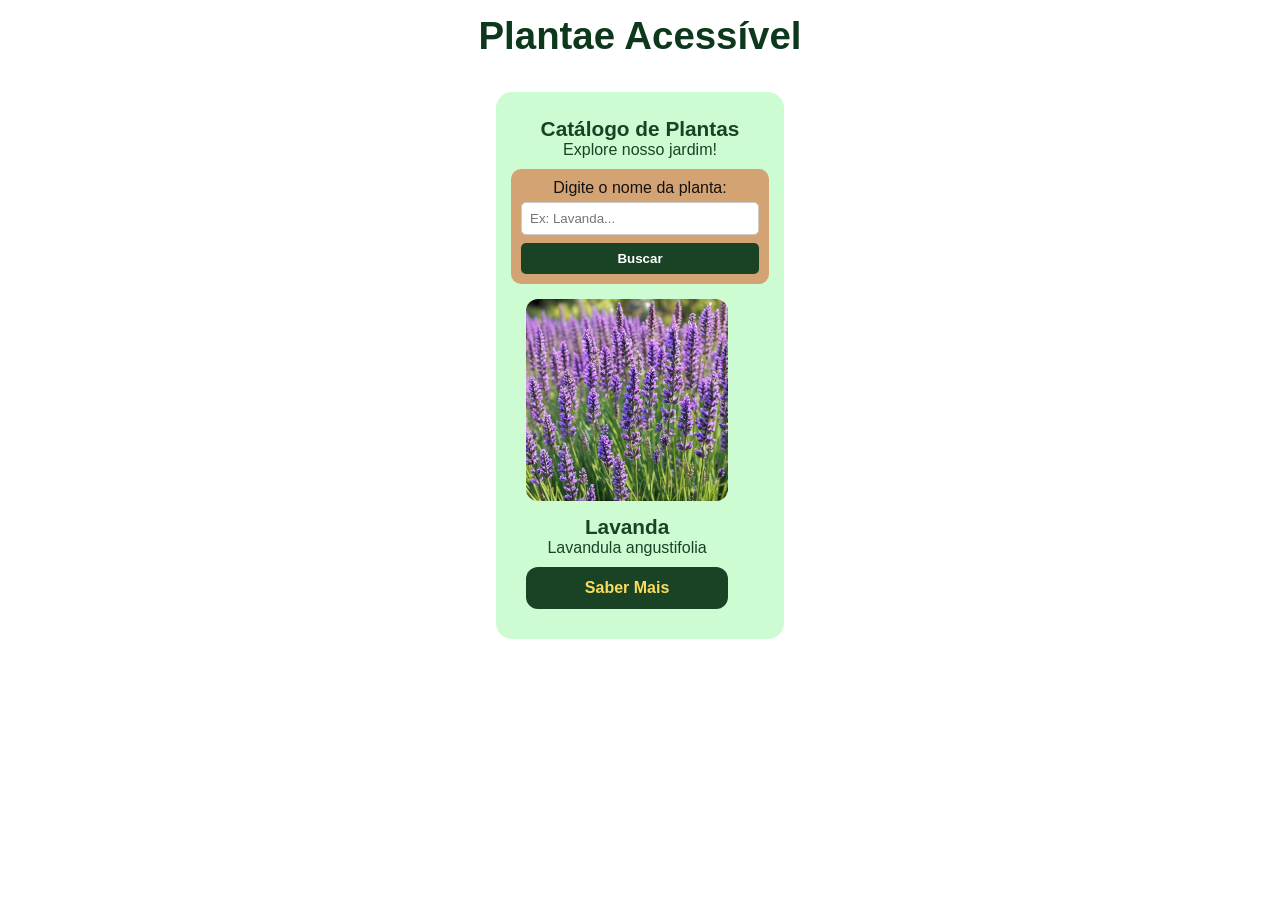
==== catalogo.html @ 790d3514 "Primeiro commit" ====
<!DOCTYPE html>
<html lang="pt-BR">

<head>
    <meta charset="UTF-8">
    <meta name="viewport" content="width=device-width, initial-scale=1.0">
    <title>Plantae Acessível</title>
    <link rel="stylesheet" href="css/style.css">
</head>

<body>

    <header id="cabecalho">
        <h1>Plantae Acessível</h1>
    </header>

    <main class="container">

        <div class="card">
            <div class="nomes">
                <h2>Catálogo de Plantas</h2>
                <p>Explore nosso jardim!</p>
            </div>


            <div class="informcoes">
                <label for="pesquisa">Digite o nome da planta:</label>
                <input id="pesquisa" name="pesquisa" type="text" placeholder="Ex: Lavanda..."
                    style="width: 100%; margin-top: 5px; padding: 8px; border-radius: 5px; border: 1px solid #ccc;">
                <input type="button" value="Buscar"
                    style="width: 100%; margin-top: 8px; padding: 8px; background: #1A4326; color: white; border: none; border-radius: 5px; font-weight: bold; cursor: pointer;">
            </div>

            <div class="card">
                <img src="imagens/lavanda.png" alt="Lavanda">


                <div class="nomes">
                    <h2>Lavanda</h2>
                    <p>Lavandula angustifolia</p>
                </div>
                <div class="saberMais">Saber Mais</div>


            </div>
        </div>

        </div>

    </main>

</body>

</html>
---- css/style.css ----
* {
    margin: 0;
    padding: 0;
    box-sizing: border-box;
    font-family: Arial, Helvetica, sans-serif;
}


body {
    background: #ffffff;
    color: #121212;
}


#cabecalho {
    background: white;
    color:#0E381C;
    text-align: center;
    padding: 14px;
    font-size: 1.2rem;
    font-weight: bold;
    width: 100%;
    box-sizing: border-box;
}


.card {
    width: 90%;
    max-width: 320px;
    background: #CDFCD3;
    border-radius: 16px;
    padding: 15px;
    text-align: center;
    color: #121212;
    justify-self: center;
}


.card img {
    width: 100%;
    border-radius: 12px;
}


.nomes {
    margin-top: 10px;
    color: #1A4326;
}

.nomes h2 {
    font-size: 1.3rem;
}


.informcoes {
    background: #D4A373;
    color: #121212;
    padding: 10px;
    margin-top: 10px;
    border-radius: 10px;
    font-size: 1rem;
}

.audioDescricao,
.verLibras, .saberMais {
    background: #1A4326;
    color: #F9DC5C;
    padding: 12px;
    margin-top: 10px;
    border-radius: 12px;
    font-weight: bold;
    cursor: pointer;
}

.container {
    display: grid;
    /* Define que as colunas se adaptam sozinhas ao espaço, centralizadas */
    grid-template-columns: repeat(auto-fit, minmax(280px, 320px));
    gap: 20px;
    padding: 20px;
    justify-content: center; /* Centraliza o grid na tela */
    align-items: start;
    max-width: 1200px; /* Evita que o grid espalhe demais em telas ultra-wide */
    margin: 0 auto; /* Centraliza o container inteiro */
}

@media (min-width: 600px) {
    .container {
        /* O auto-fit cuida disso dinamicamente */
    }
}
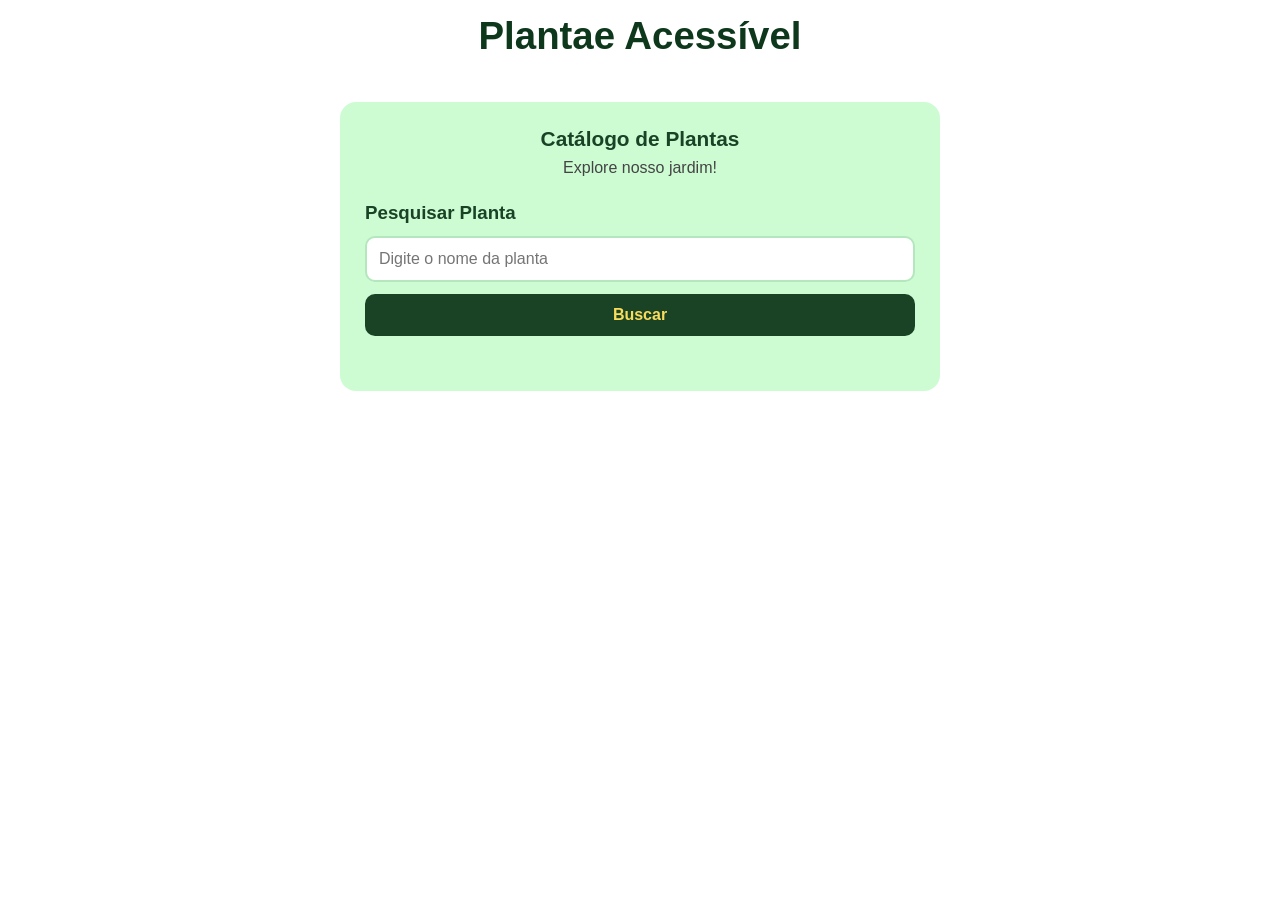
==== commit 1a69b0b0: "Todo o CSS e HTML prontos" ====
--- a/catalogo.html
+++ b/catalogo.html
@@ -4,7 +4,7 @@
 <head>
     <meta charset="UTF-8">
     <meta name="viewport" content="width=device-width, initial-scale=1.0">
-    <title>Plantae Acessível</title>
+    <title>Plantae Acessível - Catálogo</title>
     <link rel="stylesheet" href="css/style.css">
 </head>
 
@@ -17,38 +17,52 @@
     <main class="container">
 
         <div class="card">
+
             <div class="nomes">
                 <h2>Catálogo de Plantas</h2>
                 <p>Explore nosso jardim!</p>
             </div>
 
+            <!-- Pesquisa -->
 
-            <div class="informcoes">
-                <label for="pesquisa">Digite o nome da planta:</label>
-                <input id="pesquisa" name="pesquisa" type="text" placeholder="Ex: Lavanda..."
-                    style="width: 100%; margin-top: 5px; padding: 8px; border-radius: 5px; border: 1px solid #ccc;">
-                <input type="button" value="Buscar"
-                    style="width: 100%; margin-top: 8px; padding: 8px; background: #1A4326; color: white; border: none; border-radius: 5px; font-weight: bold; cursor: pointer;">
+            <div class="pesquisa">
+
+                <h3>Pesquisar Planta</h3>
+
+                <form id="formPesquisa">
+
+                    <input
+                        type="text"
+                        id="pesquisa"
+                        placeholder="Digite o nome da planta">
+
+                    <button
+                        type="submit"
+                        class="btn-pesquisar">
+                        Buscar
+                    </button>
+
+                </form>
+
             </div>
 
-            <div class="card">
-                <img src="imagens/lavanda.png" alt="Lavanda">
+            <!-- Lista de plantas -->
 
+            <div id="listaPlantas" class="catalogo">
 
-                <div class="nomes">
-                    <h2>Lavanda</h2>
-                    <p>Lavandula angustifolia</p>
-                </div>
-                <div class="saberMais">Saber Mais</div>
-
+                <!--
+                    Os cards serão adicionados aqui
+                    pelo JavaScript.
+                -->
 
             </div>
-        </div>
 
         </div>
 
     </main>
 
+    <script src="js/catalogo.js"></script>
+
 </body>
 
 </html>
--- a/css/style.css
+++ b/css/style.css
@@ -1,3 +1,6 @@
+/* ===========================
+   RESET
+=========================== */
 
 * {
     margin: 0;
@@ -6,52 +9,70 @@
     font-family: Arial, Helvetica, sans-serif;
 }
 
+/* ===========================
+   GERAL
+=========================== */
 
 body {
     background: #ffffff;
     color: #121212;
 }
 
-
 #cabecalho {
-    background: white;
-    color:#0E381C;
+    background: #ffffff;
+    color: #0E381C;
     text-align: center;
     padding: 14px;
     font-size: 1.2rem;
     font-weight: bold;
-    width: 100%;
-    box-sizing: border-box;
-}
-
+}
+
+/* ===========================
+   CONTAINER
+=========================== */
+
+.container {
+    display: flex;
+    justify-content: center;
+    padding: 30px 15px;
+}
 
 .card {
     width: 90%;
-    max-width: 320px;
+    max-width: 600px;
     background: #CDFCD3;
     border-radius: 16px;
-    padding: 15px;
-    text-align: center;
+    padding: 25px;
     color: #121212;
-    justify-self: center;
-}
-
+}
 
 .card img {
     width: 100%;
     border-radius: 12px;
 }
 
+/* ===========================
+   TÍTULOS
+=========================== */
 
 .nomes {
-    margin-top: 10px;
+    text-align: center;
+    margin-bottom: 25px;
     color: #1A4326;
 }
 
 .nomes h2 {
     font-size: 1.3rem;
-}
-
+    margin-bottom: 8px;
+}
+
+.nomes p {
+    color: #444;
+}
+
+/* ===========================
+   INFORMAÇÕES
+=========================== */
 
 .informcoes {
     background: #D4A373;
@@ -62,8 +83,13 @@
     font-size: 1rem;
 }
 
+/* ===========================
+   BOTÕES PADRÃO
+=========================== */
+
 .audioDescricao,
-.verLibras, .saberMais {
+.verLibras,
+.saberMais {
     background: #1A4326;
     color: #F9DC5C;
     padding: 12px;
@@ -71,22 +97,312 @@
     border-radius: 12px;
     font-weight: bold;
     cursor: pointer;
-}
-
-.container {
-    display: grid;
-    /* Define que as colunas se adaptam sozinhas ao espaço, centralizadas */
-    grid-template-columns: repeat(auto-fit, minmax(280px, 320px));
+    transition: .3s;
+}
+
+.audioDescricao:hover,
+.verLibras:hover,
+.saberMais:hover {
+    opacity: .9;
+}
+
+/* ===========================
+   MENU
+=========================== */
+
+.menu {
+    display: flex;
+    flex-direction: column;
+    gap: 15px;
+    margin-top: 25px;
+}
+
+.btn-menu {
+    background: #1A4326;
+    color: #F9DC5C;
+    border: none;
+    border-radius: 12px;
+    padding: 16px;
+    font-size: 1rem;
+    font-weight: bold;
+    cursor: pointer;
+    transition: .3s;
+}
+
+.btn-menu:hover {
+    background: #275d36;
+    transform: translateY(-2px);
+}
+
+.btn-menu:active {
+    transform: scale(.98);
+}
+
+/* ===========================
+   PESQUISA
+=========================== */
+
+.pesquisa {
+    margin-bottom: 30px;
+}
+
+.pesquisa h3 {
+    color: #1A4326;
+    margin-bottom: 12px;
+}
+
+.pesquisa form {
+    display: flex;
+    flex-direction: column;
+    gap: 12px;
+}
+
+.pesquisa input {
+    padding: 12px;
+    border: 2px solid #B4E7BD;
+    border-radius: 10px;
+    font-size: 1rem;
+}
+
+.btn-pesquisar {
+    background: #1A4326;
+    color: #F9DC5C;
+    border: none;
+    border-radius: 10px;
+    padding: 12px;
+    font-size: 1rem;
+    font-weight: bold;
+    cursor: pointer;
+    transition: .3s;
+}
+
+.btn-pesquisar:hover {
+    opacity: .9;
+}
+
+/* ===========================
+   LISTA DE PLANTAS
+=========================== */
+
+.lista-plantas h3 {
+    color: #1A4326;
+    margin-bottom: 15px;
+}
+
+.planta-item {
+    background: #ffffff;
+    border-radius: 12px;
+    padding: 15px;
+    margin-bottom: 15px;
+
+    display: flex;
+    justify-content: space-between;
+    align-items: center;
+}
+
+.planta-item span {
+    font-weight: bold;
+    color: #1A4326;
+}
+
+/* ===========================
+   AÇÕES
+=========================== */
+
+.acoes {
+    display: flex;
+    gap: 8px;
+}
+
+.acoes button {
+    border: none;
+    border-radius: 8px;
+    padding: 8px 14px;
+    cursor: pointer;
+    font-weight: bold;
+    transition: .3s;
+}
+
+.acoes button:hover {
+    opacity: .9;
+}
+
+.btn-ver {
+    background: #4CAF50;
+    color: white;
+}
+
+.btn-editar {
+    background: #F9DC5C;
+}
+
+.btn-excluir {
+    background: #E74C3C;
+    color: white;
+}
+
+/* ===========================
+   NOVA PLANTA
+=========================== */
+
+.nova-planta {
+    margin-top: 25px;
+    text-align: center;
+}
+
+.nova-planta p {
+    margin-bottom: 12px;
+    color: #1A4326;
+}
+
+.btn-principal {
+    width: 100%;
+    background: #1A4326;
+    color: #F9DC5C;
+    border: none;
+    border-radius: 12px;
+    padding: 14px;
+    font-size: 1rem;
+    font-weight: bold;
+    cursor: pointer;
+    transition: .3s;
+}
+
+.btn-principal:hover {
+    opacity: .9;
+}
+
+/* ===========================
+   CATÁLOGO
+=========================== */
+
+.catalogo{
+    display: flex;
+    flex-direction: column;
     gap: 20px;
-    padding: 20px;
-    justify-content: center; /* Centraliza o grid na tela */
-    align-items: start;
-    max-width: 1200px; /* Evita que o grid espalhe demais em telas ultra-wide */
-    margin: 0 auto; /* Centraliza o container inteiro */
-}
-
-@media (min-width: 600px) {
-    .container {
-        /* O auto-fit cuida disso dinamicamente */
+    margin-top: 25px;
+}
+
+.card-planta{
+    background: #ffffff;
+    border-radius: 12px;
+    padding: 15px;
+    text-align: center;
+}
+
+.card-planta img{
+    width: 100%;
+    border-radius: 12px;
+    margin-bottom: 12px;
+}
+
+.card-planta h3{
+    color: #1A4326;
+    margin-bottom: 5px;
+}
+
+.card-planta p{
+    color: #555;
+    margin-bottom: 15px;
+}
+
+/* ===========================
+   PÁGINA DA PLANTA
+=========================== */
+
+.informcoes h3{
+    color:#1A4326;
+    margin-bottom:10px;
+}
+
+.informcoes p{
+    line-height:1.6;
+}
+
+.informcoes strong{
+    color:#1A4326;
+}
+
+.audioDescricao,
+.verLibras{
+    width:100%;
+    border:none;
+    font-size:1rem;
+}
+
+.audioDescricao{
+    margin-top:20px;
+}
+
+.menu{
+    margin-top:25px;
+}
+
+/* ===========================
+   CADASTRO
+=========================== */
+
+.cadastro{
+    margin-top:30px;
+}
+
+.cadastro h3{
+    color:#1A4326;
+    margin-bottom:15px;
+}
+
+.cadastro form{
+    display:flex;
+    flex-direction:column;
+    gap:12px;
+}
+
+.cadastro label{
+    font-weight:bold;
+    color:#1A4326;
+}
+
+.cadastro input,
+.cadastro textarea,
+.cadastro select{
+
+    padding:12px;
+    border:2px solid #B4E7BD;
+    border-radius:10px;
+    font-size:1rem;
+
+}
+
+.cadastro textarea{
+    resize:vertical;
+    min-height:100px;
+}
+
+
+
+/* ===========================
+   RESPONSIVIDADE
+=========================== */
+
+@media (max-width: 600px) {
+
+    .card {
+        width: 100%;
     }
+
+    .planta-item {
+        flex-direction: column;
+        align-items: flex-start;
+        gap: 12px;
+    }
+
+    .acoes {
+        width: 100%;
+        justify-content: space-between;
+    }
+
+    .acoes button {
+        flex: 1;
+    }
+
 }
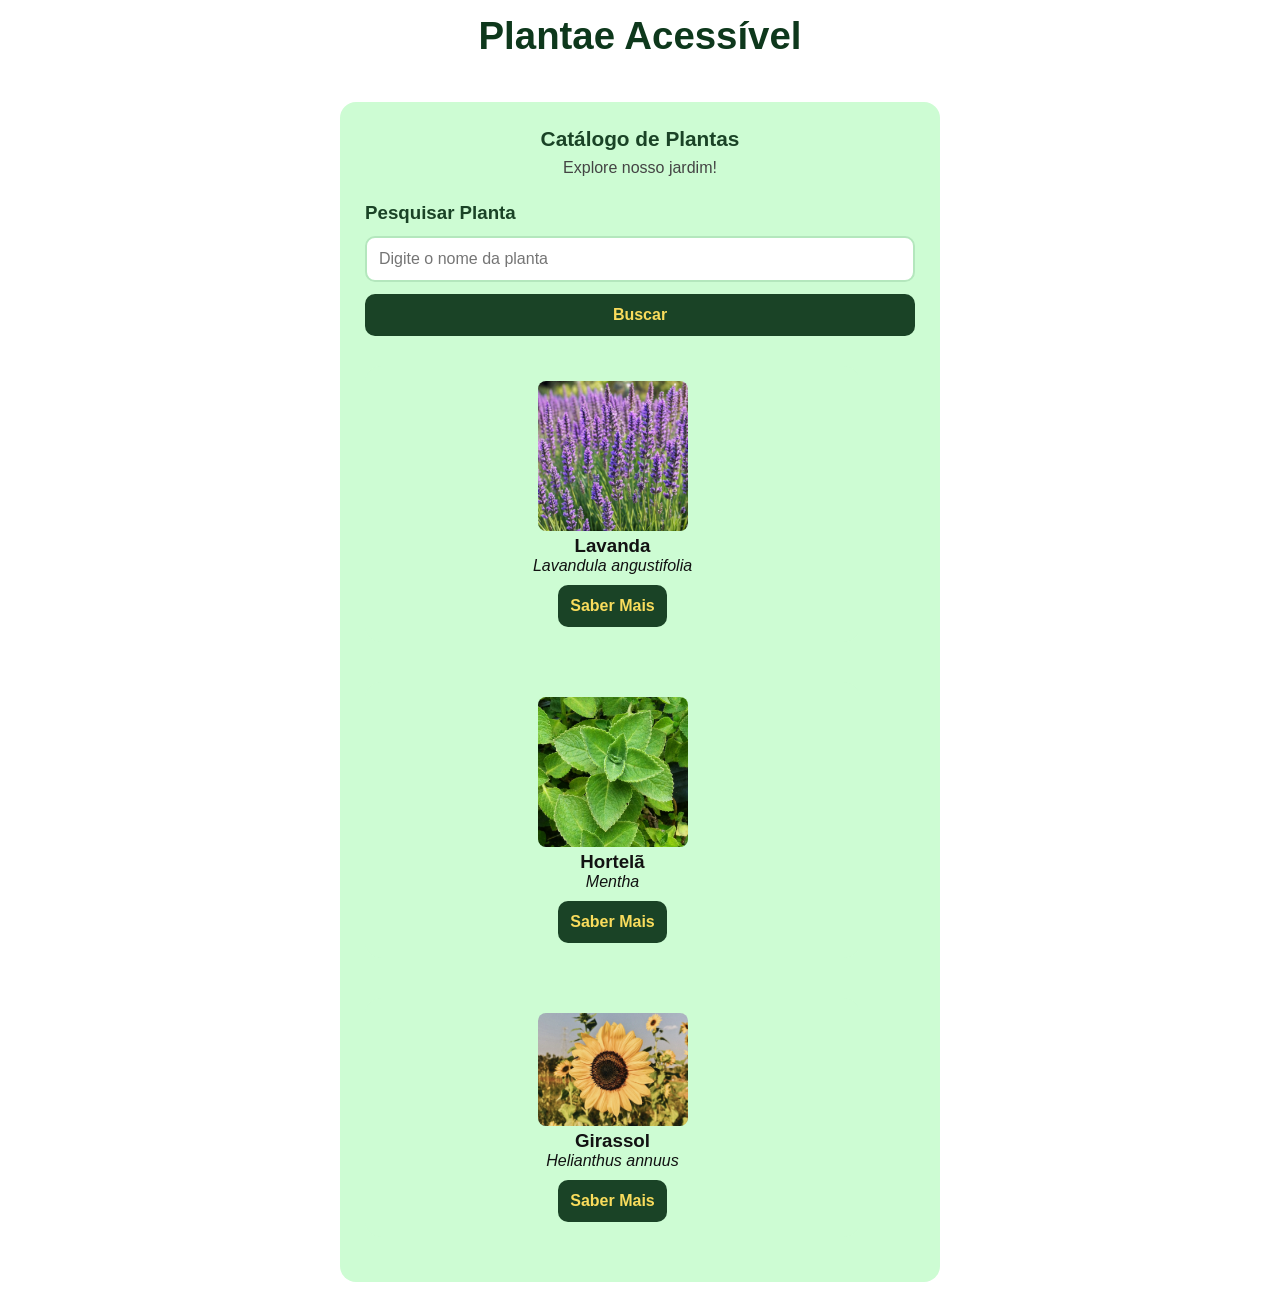
==== commit 7f109cf1: "Alterações De JavaScript no FrontEnd Preparando o terreno com o básico antes de começar com o BackEn" ====
--- a/catalogo.html
+++ b/catalogo.html
@@ -60,9 +60,8 @@
         </div>
 
     </main>
-
     <script src="js/catalogo.js"></script>
-
+    </body>
 </body>
 
 </html>
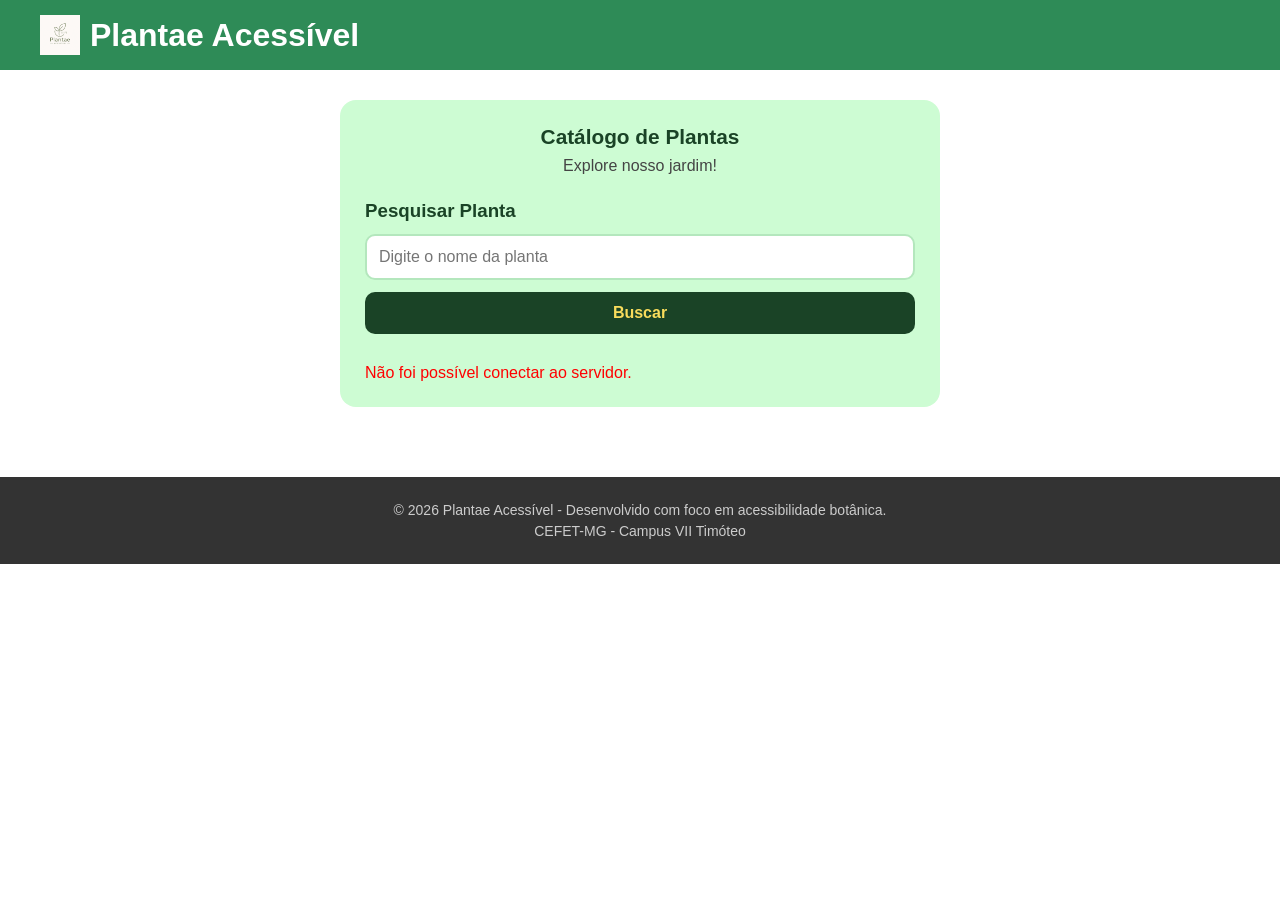
==== commit 9aefec17: "Foram adicionados Header e Footer em: catalogo.html, planta.html, menuUsuario.html, manutencao.html," ====
--- a/catalogo.html
+++ b/catalogo.html
@@ -10,8 +10,13 @@
 
 <body>
 
-    <header id="cabecalho">
-        <h1>Plantae Acessível</h1>
+    <header id="cabecalhoNav">
+        <div class="header-container">
+            <div class="logo-area">
+                <img src="imagens/logo.png" alt="Plantae Acessível" class="logo-img">
+                <h1>Plantae Acessível</h1>
+            </div>
+        </div>
     </header>
 
     <main class="container">
@@ -31,14 +36,9 @@
 
                 <form id="formPesquisa">
 
-                    <input
-                        type="text"
-                        id="pesquisa"
-                        placeholder="Digite o nome da planta">
+                    <input type="text" id="pesquisa" placeholder="Digite o nome da planta">
 
-                    <button
-                        type="submit"
-                        class="btn-pesquisar">
+                    <button type="submit" class="btn-pesquisar">
                         Buscar
                     </button>
 
@@ -60,8 +60,16 @@
         </div>
 
     </main>
+
+    <footer id="rodapeGlobal">
+        <div class="footer-container">
+            <p>&copy; 2026 Plantae Acessível - Desenvolvido com foco em acessibilidade botânica.</p>
+            <p>CEFET-MG - Campus VII Timóteo</p>
+        </div>
+    </footer>
+
     <script src="js/catalogo.js"></script>
-    </body>
+</body>
 </body>
 
 </html>
--- a/css/style.css
+++ b/css/style.css
@@ -378,7 +378,61 @@
     min-height:100px;
 }
 
-
+/* ===========================
+   HEADER E FOOTER
+=========================== */
+
+#cabecalhoNav {
+    background-color: #2E8B57; /* Verde folha */
+    color: white;
+    padding: 15px 20px;
+}
+
+.header-container {
+    display: flex;
+    justify-content: space-between;
+    align-items: center;
+    max-width: 1200px;
+    margin: 0 auto;
+}
+
+.logo-area {
+    display: flex;
+    align-items: center;
+    gap: 10px;
+}
+
+.logo-img {
+    height: 40px;
+    width: auto;
+}
+
+.menu-nav a {
+    color: white;
+    text-decoration: none;
+    margin-left: 20px;
+    font-weight: bold;
+}
+
+.btn-login-header {
+    background-color: #fff;
+    color: #2E8B57 !important;
+    padding: 5px 12px;
+    border-radius: 4px;
+}
+
+#rodapeGlobal {
+    background-color: #333;
+    color: #ccc;
+    text-align: center;
+    padding: 20px;
+    font-size: 14px;
+    margin-top: 40px;
+}
+
+.footer-container p {
+    margin: 5px 0;
+}
 
 /* ===========================
    RESPONSIVIDADE
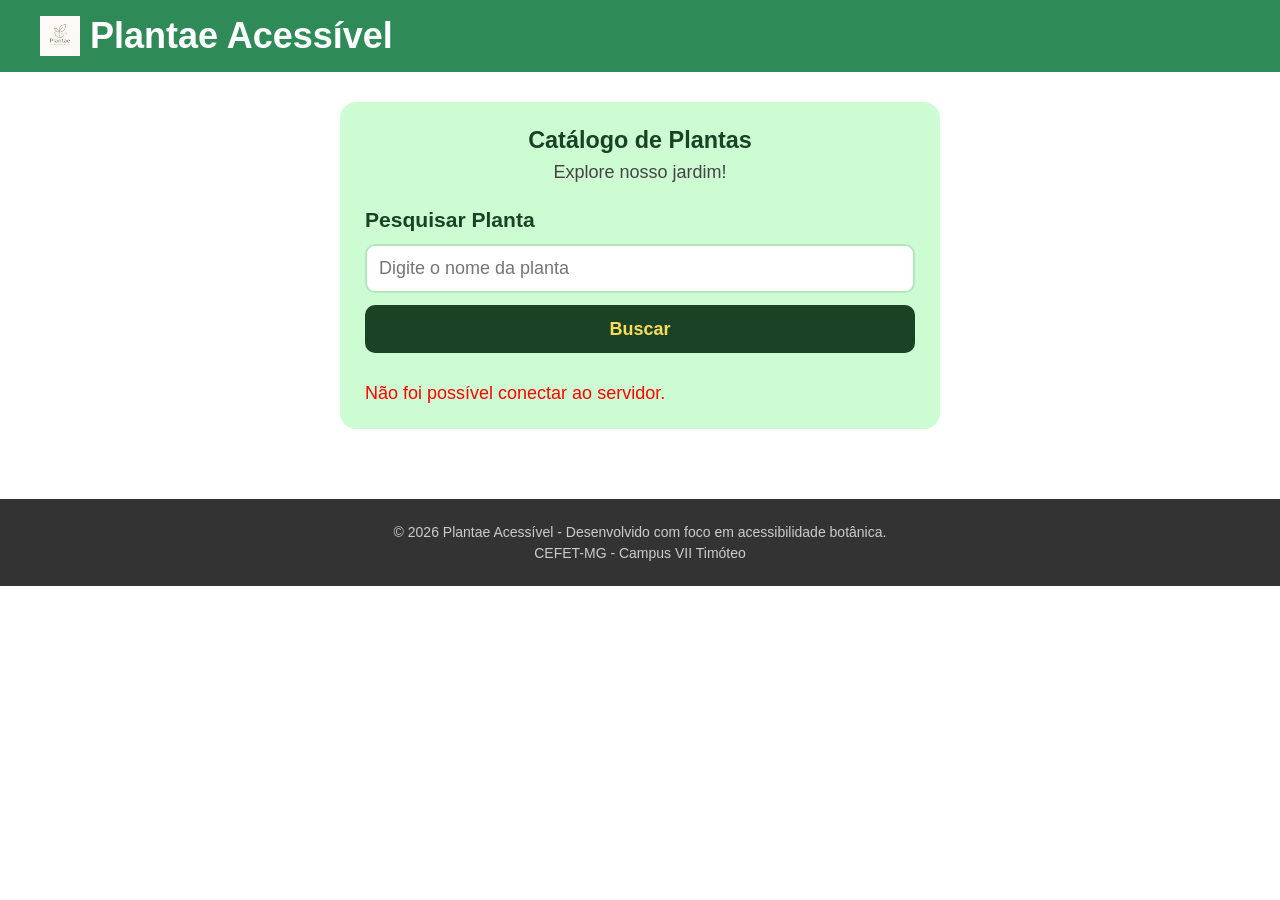
==== commit 56bb8c9d: "feat: acessibilidade no front end Como não usamos framework para o front end, estamos ajustando via " ====
--- a/catalogo.html
+++ b/catalogo.html
@@ -1,67 +1,46 @@
 <!DOCTYPE html>
 <html lang="pt-BR">
-
 <head>
     <meta charset="UTF-8">
     <meta name="viewport" content="width=device-width, initial-scale=1.0">
     <title>Plantae Acessível - Catálogo</title>
     <link rel="stylesheet" href="css/style.css">
 </head>
-
 <body>
-
-    <header id="cabecalhoNav">
+    <header id="cabecalhoNav" role="banner">
         <div class="header-container">
             <div class="logo-area">
-                <img src="imagens/logo.png" alt="Plantae Acessível" class="logo-img">
+                <img src="imagens/logo.png" alt="Logotipo verde com folhas do Plantae Acessível" class="logo-img">
                 <h1>Plantae Acessível</h1>
             </div>
         </div>
     </header>
 
-    <main class="container">
-
+    <main class="container" role="main">
         <div class="card">
-
             <div class="nomes">
                 <h2>Catálogo de Plantas</h2>
                 <p>Explore nosso jardim!</p>
             </div>
 
-            <!-- Pesquisa -->
-
-            <div class="pesquisa">
-
-                <h3>Pesquisar Planta</h3>
-
-                <form id="formPesquisa">
-
-                    <input type="text" id="pesquisa" placeholder="Digite o nome da planta">
-
-                    <button type="submit" class="btn-pesquisar">
+            <section class="pesquisa" aria-labelledby="tituloPesquisa">
+                <h3 id="tituloPesquisa">Pesquisar Planta</h3>
+                <form id="formPesquisa" role="search" aria-label="Formulário de pesquisa de plantas">
+                    <input type="search" id="pesquisa" placeholder="Digite o nome da planta" aria-label="Termo de pesquisa">
+                    <button type="submit" class="btn-pesquisar" aria-label="Buscar plantas">
                         Buscar
                     </button>
+                </form>
+            </section>
 
-                </form>
-
-            </div>
-
-            <!-- Lista de plantas -->
-
-            <div id="listaPlantas" class="catalogo">
-
-                <!--
-                    Os cards serão adicionados aqui
-                    pelo JavaScript.
-                -->
-
-            </div>
-
+            <!-- aria-live="polite" avisa ao leitor de tela quando o JS injetar as plantas aqui -->
+            <section id="listaPlantas" class="catalogo" aria-live="polite" aria-label="Lista de plantas do jardim">
+                <!-- Os cards serão adicionados aqui pelo JavaScript. -->
+            </section>
         </div>
-
     </main>
 
-    <footer id="rodapeGlobal">
+    <footer id="rodapeGlobal" role="contentinfo">
         <div class="footer-container">
             <p>&copy; 2026 Plantae Acessível - Desenvolvido com foco em acessibilidade botânica.</p>
             <p>CEFET-MG - Campus VII Timóteo</p>
@@ -70,6 +49,4 @@
 
     <script src="js/catalogo.js"></script>
 </body>
-</body>
-
 </html>
--- a/css/style.css
+++ b/css/style.css
@@ -1,7 +1,6 @@
 /* ===========================
    RESET
 =========================== */
-
 * {
     margin: 0;
     padding: 0;
@@ -12,25 +11,57 @@
 /* ===========================
    GERAL
 =========================== */
-
 body {
     background: #ffffff;
     color: #121212;
 }
 
-#cabecalho {
-    background: #ffffff;
-    color: #0E381C;
-    text-align: center;
-    padding: 14px;
-    font-size: 1.2rem;
-    font-weight: bold;
+input,
+select,
+textarea,
+button,
+.btn {
+    min-height: 48px;
+    font-size: 1rem;
+}
+
+:root {
+    font-size: 112.5%; /* Aumenta a base para 18px (16px * 1.125) */
+}
+
+/* Foco de teclado de alto contraste */
+a:focus-visible,
+button:focus-visible,
+input:focus-visible,
+select:focus-visible,
+textarea:focus-visible {
+    outline: 4px solid #1A4326;
+    outline-offset: 4px;
+    border-radius: 4px;
+}
+
+/* ===========================
+   ACESSIBILIDADE: PAINÉIS E CARDS
+=========================== */
+.planta-card:focus-within,
+.planta-item:focus-within {
+    outline: 2px dashed #2E8B57;
+    outline-offset: 4px;
+    background-color: #f4fff6;
+}
+
+.acoes button {
+    font-size: 1rem; /* min-height de 44px removido para assumir 48px global */
+}
+
+input[type="search"] {
+    min-height: 48px;
+    width: 100%;
 }
 
 /* ===========================
    CONTAINER
 =========================== */
-
 .container {
     display: flex;
     justify-content: center;
@@ -54,7 +85,6 @@
 /* ===========================
    TÍTULOS
 =========================== */
-
 .nomes {
     text-align: center;
     margin-bottom: 25px;
@@ -73,7 +103,6 @@
 /* ===========================
    INFORMAÇÕES
 =========================== */
-
 .informcoes {
     background: #D4A373;
     color: #121212;
@@ -86,7 +115,6 @@
 /* ===========================
    BOTÕES PADRÃO
 =========================== */
-
 .audioDescricao,
 .verLibras,
 .saberMais {
@@ -109,7 +137,6 @@
 /* ===========================
    MENU
 =========================== */
-
 .menu {
     display: flex;
     flex-direction: column;
@@ -141,7 +168,6 @@
 /* ===========================
    PESQUISA
 =========================== */
-
 .pesquisa {
     margin-bottom: 30px;
 }
@@ -180,10 +206,13 @@
     opacity: .9;
 }
 
+.btn-pesquisar:active {
+    transform: scale(.98);
+}
+
 /* ===========================
    LISTA DE PLANTAS
 =========================== */
-
 .lista-plantas h3 {
     color: #1A4326;
     margin-bottom: 15px;
@@ -194,7 +223,6 @@
     border-radius: 12px;
     padding: 15px;
     margin-bottom: 15px;
-
     display: flex;
     justify-content: space-between;
     align-items: center;
@@ -208,7 +236,6 @@
 /* ===========================
    AÇÕES
 =========================== */
-
 .acoes {
     display: flex;
     gap: 8px;
@@ -234,6 +261,7 @@
 
 .btn-editar {
     background: #F9DC5C;
+    color: #121212; /* Contraste corrigido */
 }
 
 .btn-excluir {
@@ -244,7 +272,6 @@
 /* ===========================
    NOVA PLANTA
 =========================== */
-
 .nova-planta {
     margin-top: 25px;
     text-align: center;
@@ -272,36 +299,39 @@
     opacity: .9;
 }
 
+.btn-principal:active {
+    transform: scale(.98);
+}
+
 /* ===========================
    CATÁLOGO
 =========================== */
-
-.catalogo{
+.catalogo {
     display: flex;
     flex-direction: column;
     gap: 20px;
     margin-top: 25px;
 }
 
-.card-planta{
+.card-planta {
     background: #ffffff;
     border-radius: 12px;
     padding: 15px;
     text-align: center;
 }
 
-.card-planta img{
+.card-planta img {
     width: 100%;
     border-radius: 12px;
     margin-bottom: 12px;
 }
 
-.card-planta h3{
+.card-planta h3 {
     color: #1A4326;
     margin-bottom: 5px;
 }
 
-.card-planta p{
+.card-planta p {
     color: #555;
     margin-bottom: 15px;
 }
@@ -309,79 +339,70 @@
 /* ===========================
    PÁGINA DA PLANTA
 =========================== */
-
-.informcoes h3{
-    color:#1A4326;
-    margin-bottom:10px;
-}
-
-.informcoes p{
-    line-height:1.6;
-}
-
-.informcoes strong{
-    color:#1A4326;
+.informcoes h3 {
+    color: #1A4326;
+    margin-bottom: 10px;
+}
+
+.informcoes p {
+    line-height: 1.6;
+}
+
+.informcoes strong {
+    color: #1A4326;
 }
 
 .audioDescricao,
-.verLibras{
-    width:100%;
-    border:none;
-    font-size:1rem;
-}
-
-.audioDescricao{
-    margin-top:20px;
-}
-
-.menu{
-    margin-top:25px;
+.verLibras {
+    width: 100%;
+    border: none;
+    font-size: 1rem;
+}
+
+.audioDescricao {
+    margin-top: 20px;
 }
 
 /* ===========================
    CADASTRO
 =========================== */
-
-.cadastro{
-    margin-top:30px;
-}
-
-.cadastro h3{
-    color:#1A4326;
-    margin-bottom:15px;
-}
-
-.cadastro form{
-    display:flex;
-    flex-direction:column;
-    gap:12px;
-}
-
-.cadastro label{
-    font-weight:bold;
-    color:#1A4326;
+.cadastro {
+    margin-top: 30px;
+}
+
+.cadastro h3 {
+    color: #1A4326;
+    margin-bottom: 15px;
+}
+
+.cadastro form {
+    display: flex;
+    flex-direction: column;
+    gap: 12px;
+}
+
+.cadastro label {
+    font-weight: bold;
+    color: #1A4326;
 }
 
 .cadastro input,
 .cadastro textarea,
-.cadastro select{
-
-    padding:12px;
-    border:2px solid #B4E7BD;
-    border-radius:10px;
-    font-size:1rem;
-
-}
-
-.cadastro textarea{
-    resize:vertical;
-    min-height:100px;
+.cadastro select {
+    padding: 12px;
+    border: 2px solid #B4E7BD;
+    border-radius: 10px;
+    font-size: 1rem;
+}
+
+.cadastro textarea {
+    resize: vertical;
+    min-height: 100px;
 }
 
 /* ===========================
    HEADER E FOOTER
 =========================== */
-
 #cabecalhoNav {
     background-color: #2E8B57; /* Verde folha */
     color: white;
@@ -434,29 +455,69 @@
     margin: 5px 0;
 }
 
+/* ==========================
+   Tela Inicial
+========================== */
+.telaInicial {
+    text-align: center;
+    padding: 50px 40px;
+}
+
+.telaInicial h2 {
+    color: #2E8B57;
+    margin-bottom: 20px;
+}
+
+.textoInicial {
+    font-size: 18px;
+    color: #555;
+    margin-bottom: 40px;
+    line-height: 1.6;
+}
+
+.btn-iniciar {
+    width: 100%;
+    padding: 22px;
+    background-color: #2E8B57;
+    color: white;
+    border: none;
+    border-radius: 10px;
+    font-size: 24px;
+    font-weight: bold;
+    cursor: pointer;
+    transition: 0.3s;
+}
+
+.btn-iniciar:hover {
+    background-color: #246b43;
+    transform: scale(1.02);
+}
+
+.btn-iniciar:active {
+    transform: scale(.98);
+}
+
+.menu-nav a {
+    font-size: 14px;
+}
+
 /* ===========================
    RESPONSIVIDADE
 =========================== */
-
 @media (max-width: 600px) {
-
     .card {
         width: 100%;
     }
-
     .planta-item {
         flex-direction: column;
         align-items: flex-start;
         gap: 12px;
     }
-
     .acoes {
         width: 100%;
         justify-content: space-between;
     }
-
     .acoes button {
         flex: 1;
     }
-
 }
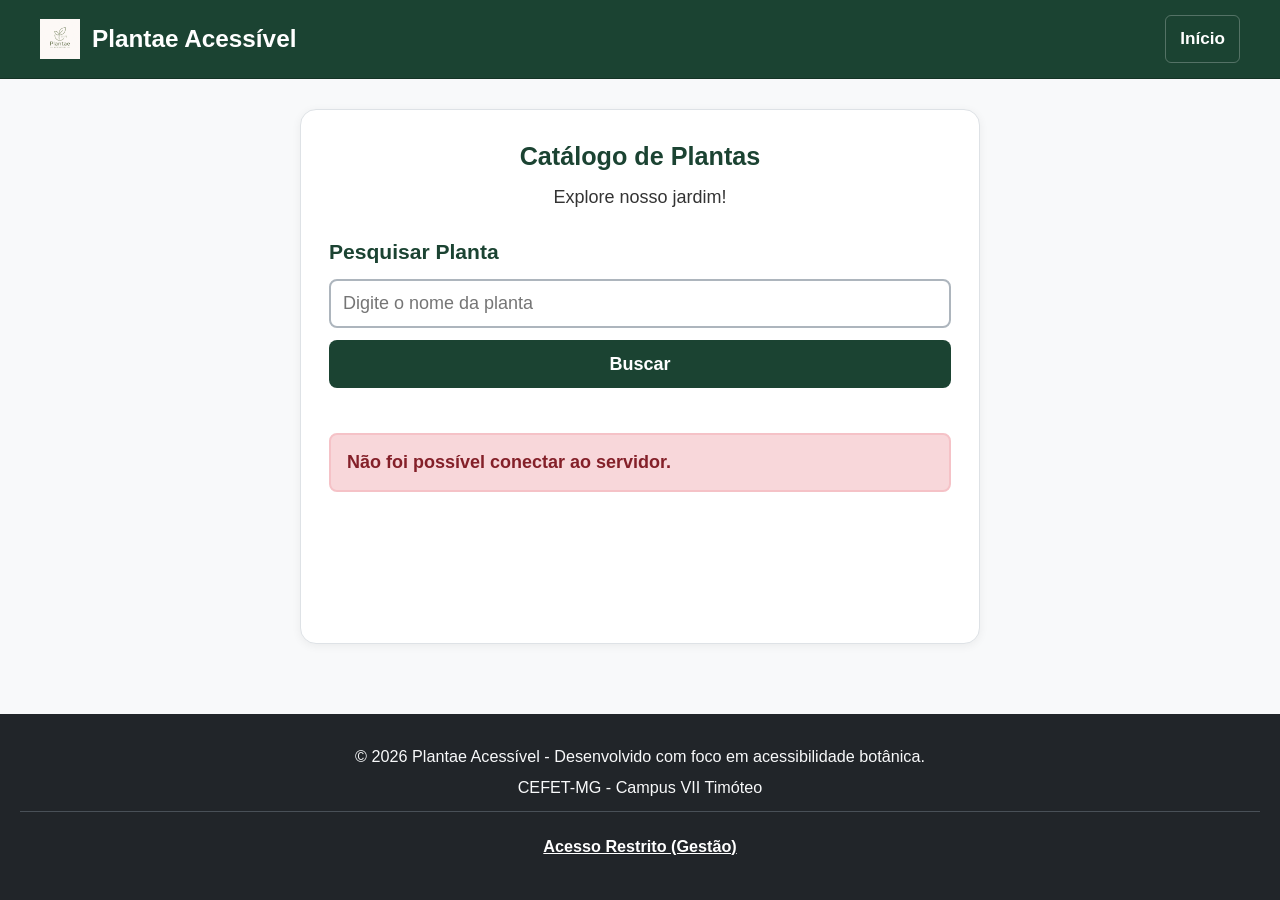
==== commit 3392c56c: "refactor: refatora frontend para acessibilidade WCAG e Ronda 1 - Remoção total de emojis e estilos i" ====
--- a/catalogo.html
+++ b/catalogo.html
@@ -7,16 +7,21 @@
     <link rel="stylesheet" href="css/style.css">
 </head>
 <body>
-    <header id="cabecalhoNav" role="banner">
+    <a href="#conteudo-principal" class="skip-link">Pular para o conteúdo principal</a>
+
+    <header id="cabecalhoNav">
         <div class="header-container">
             <div class="logo-area">
-                <img src="imagens/logo.png" alt="Logotipo verde com folhas do Plantae Acessível" class="logo-img">
+                <img src="imagens/logo.png" alt="Logotipo do Plantae Acessível" class="logo-img">
                 <h1>Plantae Acessível</h1>
             </div>
+            <nav class="menu-nav" id="menuNavegacaoCatalogo" aria-label="Navegação principal">
+                <a href="index.html">Início</a>
+            </nav>
         </div>
     </header>
 
-    <main class="container" role="main">
+    <main id="conteudo-principal" class="container" tabindex="-1">
         <div class="card">
             <div class="nomes">
                 <h2>Catálogo de Plantas</h2>
@@ -26,27 +31,43 @@
             <section class="pesquisa" aria-labelledby="tituloPesquisa">
                 <h3 id="tituloPesquisa">Pesquisar Planta</h3>
                 <form id="formPesquisa" role="search" aria-label="Formulário de pesquisa de plantas">
-                    <input type="search" id="pesquisa" placeholder="Digite o nome da planta" aria-label="Termo de pesquisa">
-                    <button type="submit" class="btn-pesquisar" aria-label="Buscar plantas">
+                    <label for="pesquisa" class="sr-only">Digite o nome da planta</label>
+                    <input type="search" id="pesquisa" placeholder="Digite o nome da planta">
+                    <button type="submit" class="btn-pesquisar">
                         Buscar
                     </button>
                 </form>
             </section>
 
-            <!-- aria-live="polite" avisa ao leitor de tela quando o JS injetar as plantas aqui -->
-            <section id="listaPlantas" class="catalogo" aria-live="polite" aria-label="Lista de plantas do jardim">
-                <!-- Os cards serão adicionados aqui pelo JavaScript. -->
+            <p id="statusPesquisa" class="sr-only" aria-live="polite" aria-atomic="true"></p>
+
+            <section id="listaPlantas" class="catalogo" aria-label="Lista de plantas do jardim">
             </section>
         </div>
     </main>
 
-    <footer id="rodapeGlobal" role="contentinfo">
+    <footer id="rodapeGlobal">
         <div class="footer-container">
-            <p>&copy; 2026 Plantae Acessível - Desenvolvido com foco em acessibilidade botânica.</p>
+            <p id="textoRodapeJardim">&copy; 2026 Plantae Acessível - Desenvolvido com foco em acessibilidade botânica.</p>
             <p>CEFET-MG - Campus VII Timóteo</p>
+            <p class="footer-admin-link">
+                <a href="login.html">Acesso Restrito (Gestão)</a>
+            </p>
         </div>
     </footer>
 
+    <div vw class="enabled">
+        <div vw-access-button class="active"></div>
+        <div vw-plugin-wrapper>
+            <div class="vw-plugin-top-wrapper"></div>
+        </div>
+    </div>
+    <script src="https://vlibras.gov.br/app/vlibras-plugin.js"></script>
+    <script>
+        if (window.VLibras) {
+            new window.VLibras.Widget('https://vlibras.gov.br/app');
+        }
+    </script>
     <script src="js/catalogo.js"></script>
 </body>
-</html>+</html>
--- a/css/style.css
+++ b/css/style.css
@@ -1,5 +1,5 @@
 /* ===========================
-   RESET
+   RESET E TIPOGRAFIA GLOBAL
 =========================== */
 * {
     margin: 0;
@@ -8,12 +8,20 @@
     font-family: Arial, Helvetica, sans-serif;
 }
 
-/* ===========================
-   GERAL
+:root {
+    font-size: 112.5%; /* Base de 18px (16px * 1.125) */
+}
+
+/* ===========================
+   GERAL E PALETA INSTITUCIONAL
 =========================== */
 body {
-    background: #ffffff;
-    color: #121212;
+    background-color: #F8F9FA;
+    color: #121212;
+    line-height: 1.5;
+    min-height: 100vh;
+    display: flex;
+    flex-direction: column;
 }
 
 input,
@@ -25,8 +33,43 @@
     font-size: 1rem;
 }
 
-:root {
-    font-size: 112.5%; /* Aumenta a base para 18px (16px * 1.125) */
+/* ===========================
+   ACESSIBILIDADE: SKIP LINK E SR-ONLY
+=========================== */
+.skip-link {
+    position: absolute;
+    top: -100px;
+    left: 10px;
+    background-color: #1B4332;
+    color: #FFFFFF;
+    padding: 14px 20px;
+    border: 2px solid #FFFFFF;
+    border-radius: 8px;
+    font-weight: bold;
+    text-decoration: none;
+    z-index: 10000;
+    box-shadow: 0 4px 12px rgba(0, 0, 0, 0.25);
+    transition: top 0.2s ease;
+}
+
+.skip-link:focus,
+.skip-link:focus-visible {
+    top: 10px;
+    outline: 3px solid #FFCA2C;
+    outline-offset: 2px;
+}
+
+.sr-only,
+.visually-hidden:where(:not(:focus-within, :active)) {
+    position: absolute !important;
+    clip-path: inset(50%) !important;
+    overflow: hidden !important;
+    width: 1px !important;
+    height: 1px !important;
+    margin: -1px !important;
+    padding: 0 !important;
+    border: 0 !important;
+    white-space: nowrap !important;
 }
 
 /* Foco de teclado de alto contraste */
@@ -35,23 +78,30 @@
 input:focus-visible,
 select:focus-visible,
 textarea:focus-visible {
-    outline: 4px solid #1A4326;
+    outline: 4px solid #1B4332;
     outline-offset: 4px;
     border-radius: 4px;
 }
 
+#cabecalhoNav a:focus-visible,
+#rodapeGlobal a:focus-visible {
+    outline: 3px solid #FFFFFF;
+    outline-offset: 4px;
+}
+
+main:focus {
+    outline: none;
+}
+
 /* ===========================
    ACESSIBILIDADE: PAINÉIS E CARDS
 =========================== */
+.card-planta:focus-within,
 .planta-card:focus-within,
 .planta-item:focus-within {
-    outline: 2px dashed #2E8B57;
+    outline: 2px solid #1B4332;
     outline-offset: 4px;
-    background-color: #f4fff6;
-}
-
-.acoes button {
-    font-size: 1rem; /* min-height de 44px removido para assumir 48px global */
+    background-color: #F8F9FA;
 }
 
 input[type="search"] {
@@ -60,26 +110,37 @@
 }
 
 /* ===========================
-   CONTAINER
+   CONTAINER E CARD PRINCIPAL
 =========================== */
 .container {
     display: flex;
     justify-content: center;
     padding: 30px 15px;
+    flex: 1;
 }
 
 .card {
-    width: 90%;
-    max-width: 600px;
-    background: #CDFCD3;
+    width: 95%;
+    max-width: 680px;
+    background: #FFFFFF;
+    border: 1px solid #DEE2E6;
     border-radius: 16px;
-    padding: 25px;
-    color: #121212;
+    padding: 28px;
+    color: #121212;
+    box-shadow: 0 2px 10px rgba(0, 0, 0, 0.06);
 }
 
 .card img {
     width: 100%;
     border-radius: 12px;
+}
+
+.imagem-planta-detalhe {
+    width: 100%;
+    max-height: 360px;
+    object-fit: cover;
+    border-radius: 12px;
+    border: 1px solid #DEE2E6;
 }
 
 /* ===========================
@@ -88,54 +149,102 @@
 .nomes {
     text-align: center;
     margin-bottom: 25px;
-    color: #1A4326;
+    color: #1B4332;
+}
+
+.nomes-detalhe {
+    margin-top: 20px;
 }
 
 .nomes h2 {
-    font-size: 1.3rem;
+    font-size: 1.4rem;
     margin-bottom: 8px;
+    color: #1B4332;
 }
 
 .nomes p {
-    color: #444;
-}
-
-/* ===========================
-   INFORMAÇÕES
-=========================== */
-.informcoes {
-    background: #D4A373;
-    color: #121212;
-    padding: 10px;
-    margin-top: 10px;
+    color: #333333;
+}
+
+/* ===========================
+   INFORMAÇÕES (DETALHES DA PLANTA)
+=========================== */
+.informcoes,
+.informacoes {
+    background: #F8F9FA;
+    color: #121212;
+    border: 1px solid #DEE2E6;
+    border-left: 5px solid #1B4332;
+    padding: 16px;
+    margin-top: 16px;
     border-radius: 10px;
     font-size: 1rem;
 }
 
-/* ===========================
-   BOTÕES PADRÃO
+.informcoes h3,
+.informacoes h3 {
+    color: #1B4332;
+    margin-bottom: 12px;
+}
+
+.informcoes p,
+.informacoes p {
+    line-height: 1.6;
+    color: #121212;
+    margin-bottom: 10px;
+}
+
+.informcoes p:last-child,
+.informacoes p:last-child {
+    margin-bottom: 0;
+}
+
+.informcoes strong,
+.informacoes strong {
+    color: #1B4332;
+}
+
+/* ===========================
+   BOTÕES PADRÃO E ACESSIBILIDADE
 =========================== */
 .audioDescricao,
 .verLibras,
 .saberMais {
-    background: #1A4326;
-    color: #F9DC5C;
-    padding: 12px;
-    margin-top: 10px;
-    border-radius: 12px;
+    background-color: #1B4332;
+    color: #FFFFFF;
+    padding: 14px 18px;
+    margin-top: 12px;
+    border-radius: 10px;
     font-weight: bold;
     cursor: pointer;
-    transition: .3s;
+    transition: background-color 0.2s ease, transform 0.1s ease;
+    width: 100%;
+    border: none;
+    font-size: 1rem;
+    min-height: 48px;
+}
+
+.audioDescricao {
+    margin-top: 20px;
+}
+
+.audioDescricao[aria-pressed="true"] {
+    background-color: #B02A37;
+    color: #FFFFFF;
 }
 
 .audioDescricao:hover,
 .verLibras:hover,
 .saberMais:hover {
-    opacity: .9;
-}
-
-/* ===========================
-   MENU
+    background-color: #198754;
+}
+
+.audioDescricao[aria-pressed="true"]:hover {
+    background-color: #842029;
+}
+
+/* ===========================
+   MENU DE GESTÃO
 =========================== */
 .menu {
     display: flex;
@@ -145,132 +254,177 @@
 }
 
 .btn-menu {
-    background: #1A4326;
-    color: #F9DC5C;
+    background-color: #1B4332;
+    color: #FFFFFF;
     border: none;
+    border-radius: 10px;
+    padding: 16px;
+    font-size: 1rem;
+    font-weight: bold;
+    cursor: pointer;
+    transition: background-color 0.2s ease, transform 0.1s ease;
+    min-height: 48px;
+}
+
+.btn-menu:hover {
+    background-color: #198754;
+}
+
+.btn-menu:active {
+    transform: scale(0.99);
+}
+
+/* ===========================
+   PESQUISA
+=========================== */
+.pesquisa {
+    margin-bottom: 30px;
+}
+
+.pesquisa h3 {
+    color: #1B4332;
+    margin-bottom: 12px;
+}
+
+.pesquisa form {
+    display: flex;
+    flex-direction: column;
+    gap: 12px;
+}
+
+.pesquisa input {
+    padding: 12px;
+    border: 2px solid #ADB5BD;
+    border-radius: 8px;
+    font-size: 1rem;
+    background-color: #FFFFFF;
+    color: #121212;
+}
+
+.pesquisa input:focus {
+    border-color: #1B4332;
+}
+
+.btn-pesquisar {
+    background-color: #1B4332;
+    color: #FFFFFF;
+    border: none;
+    border-radius: 8px;
+    padding: 12px 18px;
+    font-size: 1rem;
+    font-weight: bold;
+    cursor: pointer;
+    transition: background-color 0.2s ease;
+    min-height: 48px;
+}
+
+.btn-pesquisar:hover {
+    background-color: #198754;
+}
+
+.btn-pesquisar:active {
+    transform: scale(0.99);
+}
+
+/* ===========================
+   LISTAS ADMINISTRATIVAS E ITENS
+=========================== */
+.lista-plantas h3 {
+    color: #1B4332;
+    margin-bottom: 15px;
+}
+
+.planta-item {
+    background: #FFFFFF;
+    border: 1px solid #DEE2E6;
     border-radius: 12px;
     padding: 16px;
-    font-size: 1rem;
-    font-weight: bold;
-    cursor: pointer;
-    transition: .3s;
-}
-
-.btn-menu:hover {
-    background: #275d36;
-    transform: translateY(-2px);
-}
-
-.btn-menu:active {
-    transform: scale(.98);
-}
-
-/* ===========================
-   PESQUISA
-=========================== */
-.pesquisa {
-    margin-bottom: 30px;
-}
-
-.pesquisa h3 {
-    color: #1A4326;
-    margin-bottom: 12px;
-}
-
-.pesquisa form {
-    display: flex;
-    flex-direction: column;
-    gap: 12px;
-}
-
-.pesquisa input {
-    padding: 12px;
-    border: 2px solid #B4E7BD;
-    border-radius: 10px;
-    font-size: 1rem;
-}
-
-.btn-pesquisar {
-    background: #1A4326;
-    color: #F9DC5C;
-    border: none;
-    border-radius: 10px;
-    padding: 12px;
-    font-size: 1rem;
-    font-weight: bold;
-    cursor: pointer;
-    transition: .3s;
-}
-
-.btn-pesquisar:hover {
-    opacity: .9;
-}
-
-.btn-pesquisar:active {
-    transform: scale(.98);
-}
-
-/* ===========================
-   LISTA DE PLANTAS
-=========================== */
-.lista-plantas h3 {
-    color: #1A4326;
-    margin-bottom: 15px;
-}
-
-.planta-item {
-    background: #ffffff;
-    border-radius: 12px;
-    padding: 15px;
     margin-bottom: 15px;
     display: flex;
     justify-content: space-between;
     align-items: center;
-}
-
-.planta-item span {
-    font-weight: bold;
-    color: #1A4326;
-}
-
-/* ===========================
-   AÇÕES
+    gap: 16px;
+    box-shadow: 0 1px 3px rgba(0, 0, 0, 0.04);
+}
+
+.planta-item span,
+.item-conteudo {
+    flex-grow: 1;
+    color: #121212;
+}
+
+.planta-item strong {
+    color: #1B4332;
+}
+
+.item-localizacao {
+    color: #1B4332;
+    font-weight: bold;
+    display: inline-block;
+    margin-top: 4px;
+}
+
+.item-descricao {
+    color: #333333;
+    margin-top: 6px;
+    margin-bottom: 0;
+    font-weight: normal;
+}
+
+.item-subtexto {
+    color: #333333;
+    display: block;
+    margin-top: 4px;
+    font-weight: normal;
+}
+
+/* ===========================
+   BOTÕES DE AÇÃO (TOUCH TARGETS >= 48PX)
 =========================== */
 .acoes {
     display: flex;
     gap: 8px;
+    flex-shrink: 0;
+    flex-wrap: wrap;
 }
 
 .acoes button {
-    border: none;
     border-radius: 8px;
-    padding: 8px 14px;
+    padding: 10px 16px;
     cursor: pointer;
     font-weight: bold;
-    transition: .3s;
+    font-size: 0.95rem;
+    min-height: 48px;
+    display: inline-flex;
+    align-items: center;
+    justify-content: center;
+    transition: opacity 0.2s ease;
 }
 
 .acoes button:hover {
-    opacity: .9;
+    opacity: 0.92;
 }
 
 .btn-ver {
-    background: #4CAF50;
-    color: white;
+    background-color: #198754;
+    color: #FFFFFF;
+    border: 1px solid #146C43;
 }
 
 .btn-editar {
-    background: #F9DC5C;
-    color: #121212; /* Contraste corrigido */
+    background-color: #FFCA2C;
+    color: #121212;
+    border: 1px solid #CC9A06;
 }
 
 .btn-excluir {
-    background: #E74C3C;
-    color: white;
-}
-
-/* ===========================
-   NOVA PLANTA
+    background-color: #B02A37;
+    color: #FFFFFF;
+    border: 1px solid #842029;
+}
+
+/* ===========================
+   BOTÕES PRINCIPAIS E AUXILIARES
 =========================== */
 .nova-planta {
     margin-top: 25px;
@@ -279,32 +433,45 @@
 
 .nova-planta p {
     margin-bottom: 12px;
-    color: #1A4326;
+    color: #1B4332;
 }
 
 .btn-principal {
     width: 100%;
-    background: #1A4326;
-    color: #F9DC5C;
+    background-color: #1B4332;
+    color: #FFFFFF;
     border: none;
-    border-radius: 12px;
-    padding: 14px;
+    border-radius: 10px;
+    padding: 14px 20px;
     font-size: 1rem;
     font-weight: bold;
     cursor: pointer;
-    transition: .3s;
+    transition: background-color 0.2s ease;
+    min-height: 48px;
 }
 
 .btn-principal:hover {
-    opacity: .9;
+    background-color: #198754;
 }
 
 .btn-principal:active {
-    transform: scale(.98);
-}
-
-/* ===========================
-   CATÁLOGO
+    transform: scale(0.99);
+}
+
+.btn-acao-topo {
+    margin-top: 15px;
+    background-color: #198754;
+    color: #FFFFFF;
+    width: auto;
+    padding: 12px 24px;
+}
+
+.btn-acao-topo:hover {
+    background-color: #1B4332;
+}
+
+/* ===========================
+   CATÁLOGO DE PLANTAS (CARDS UNIFICADOS)
 =========================== */
 .catalogo {
     display: flex;
@@ -313,65 +480,54 @@
     margin-top: 25px;
 }
 
-.card-planta {
-    background: #ffffff;
+.card-planta,
+.planta-card {
+    background: #FFFFFF;
+    border: 1px solid #DEE2E6;
     border-radius: 12px;
-    padding: 15px;
+    padding: 20px;
     text-align: center;
-}
-
-.card-planta img {
-    width: 100%;
-    border-radius: 12px;
-    margin-bottom: 12px;
-}
-
-.card-planta h3 {
-    color: #1A4326;
-    margin-bottom: 5px;
-}
-
-.card-planta p {
-    color: #555;
-    margin-bottom: 15px;
-}
-
-/* ===========================
-   PÁGINA DA PLANTA
-=========================== */
-.informcoes h3 {
-    color: #1A4326;
-    margin-bottom: 10px;
-}
-
-.informcoes p {
-    line-height: 1.6;
-}
-
-.informcoes strong {
-    color: #1A4326;
-}
-
-.audioDescricao,
-.verLibras {
-    width: 100%;
-    border: none;
-    font-size: 1rem;
-}
-
-.audioDescricao {
-    margin-top: 20px;
-}
-
-/* ===========================
-   CADASTRO
+    box-shadow: 0 2px 6px rgba(0, 0, 0, 0.05);
+}
+
+.card-planta img,
+.planta-card img {
+    width: 100%;
+    max-height: 280px;
+    object-fit: cover;
+    border-radius: 10px;
+    margin-bottom: 14px;
+    border: 1px solid #DEE2E6;
+}
+
+.card-planta h3,
+.planta-card h3 {
+    color: #1B4332;
+    margin-bottom: 6px;
+    font-size: 1.25rem;
+}
+
+.card-planta p,
+.planta-card p {
+    color: #333333;
+    margin-bottom: 16px;
+}
+
+/* ===========================
+   FORMULÁRIOS DE CADASTRO
 =========================== */
 .cadastro {
     margin-top: 30px;
+    padding-top: 20px;
+    border-top: 1px solid #DEE2E6;
+}
+
+.cadastro-oculto {
+    display: none;
 }
 
 .cadastro h3 {
-    color: #1A4326;
+    color: #1B4332;
     margin-bottom: 15px;
 }
 
@@ -383,16 +539,24 @@
 
 .cadastro label {
     font-weight: bold;
-    color: #1A4326;
+    color: #121212;
 }
 
 .cadastro input,
 .cadastro textarea,
 .cadastro select {
     padding: 12px;
-    border: 2px solid #B4E7BD;
-    border-radius: 10px;
-    font-size: 1rem;
+    border: 2px solid #ADB5BD;
+    border-radius: 8px;
+    font-size: 1rem;
+    background-color: #FFFFFF;
+    color: #121212;
+}
+
+.cadastro input:focus,
+.cadastro textarea:focus,
+.cadastro select:focus {
+    border-color: #1B4332;
 }
 
 .cadastro textarea {
@@ -400,13 +564,45 @@
     min-height: 100px;
 }
 
-/* ===========================
-   HEADER E FOOTER
+.form-autenticacao {
+    width: 100%;
+    max-width: 420px;
+}
+
+.form-cadastro-usuario {
+    width: 100%;
+    max-width: 500px;
+}
+
+/* ===========================
+   MENSAGENS DE FEEDBACK E ALERTA
+=========================== */
+.alerta-feedback,
+.mensagem-erro {
+    background-color: #F8D7DA;
+    color: #842029;
+    border: 2px solid #F5C2C7;
+    border-radius: 8px;
+    padding: 14px 16px;
+    margin: 15px 0;
+    font-weight: bold;
+    text-align: left;
+}
+
+.mensagem-status {
+    text-align: center;
+    color: #333333;
+    padding: 20px;
+}
+
+/* ===========================
+   HEADER E FOOTER INSTITUCIONAIS
 =========================== */
 #cabecalhoNav {
-    background-color: #2E8B57; /* Verde folha */
-    color: white;
+    background-color: #1B4332;
+    color: #FFFFFF;
     padding: 15px 20px;
+    border-bottom: 1px solid #143325;
 }
 
 .header-container {
@@ -415,12 +611,19 @@
     align-items: center;
     max-width: 1200px;
     margin: 0 auto;
+    flex-wrap: wrap;
+    gap: 12px;
 }
 
 .logo-area {
     display: flex;
     align-items: center;
-    gap: 10px;
+    gap: 12px;
+}
+
+.logo-area h1 {
+    font-size: 1.35rem;
+    color: #FFFFFF;
 }
 
 .logo-img {
@@ -428,77 +631,132 @@
     width: auto;
 }
 
+.menu-nav {
+    display: flex;
+    align-items: center;
+    gap: 12px;
+    flex-wrap: wrap;
+}
+
 .menu-nav a {
-    color: white;
+    color: #FFFFFF;
     text-decoration: none;
-    margin-left: 20px;
-    font-weight: bold;
+    font-weight: bold;
+    font-size: 0.95rem;
+    padding: 10px 14px;
+    border-radius: 6px;
+    min-height: 48px;
+    display: inline-flex;
+    align-items: center;
+    border: 1px solid rgba(255, 255, 255, 0.25);
+}
+
+.menu-nav a:hover {
+    background-color: rgba(255, 255, 255, 0.15);
 }
 
 .btn-login-header {
-    background-color: #fff;
-    color: #2E8B57 !important;
-    padding: 5px 12px;
-    border-radius: 4px;
+    background-color: #FFFFFF;
+    color: #1B4332 !important;
+    padding: 10px 16px;
+    border-radius: 6px;
 }
 
 #rodapeGlobal {
-    background-color: #333;
-    color: #ccc;
+    background-color: #212529;
+    color: #F8F9FA;
     text-align: center;
-    padding: 20px;
-    font-size: 14px;
+    padding: 24px 20px;
+    font-size: 0.9rem;
     margin-top: 40px;
 }
 
 .footer-container p {
-    margin: 5px 0;
+    margin: 6px 0;
+}
+
+.footer-admin-link {
+    margin-top: 12px !important;
+    padding-top: 10px;
+    border-top: 1px solid #495057;
+}
+
+.footer-admin-link a {
+    color: #FFFFFF;
+    text-decoration: underline;
+    font-weight: bold;
+    padding: 10px 14px;
+    display: inline-flex;
+    align-items: center;
+    min-height: 48px;
+}
+
+.footer-admin-link a:hover {
+    color: #DEE2E6;
 }
 
 /* ==========================
-   Tela Inicial
+   TELA INICIAL (INDEX)
 ========================== */
 .telaInicial {
     text-align: center;
-    padding: 50px 40px;
+    padding: 40px 30px;
 }
 
 .telaInicial h2 {
-    color: #2E8B57;
-    margin-bottom: 20px;
+    color: #1B4332;
+    margin-bottom: 16px;
 }
 
 .textoInicial {
-    font-size: 18px;
-    color: #555;
-    margin-bottom: 40px;
+    font-size: 1rem;
+    color: #333333;
+    margin-bottom: 30px;
     line-height: 1.6;
 }
 
+.campo-selecao-jardim {
+    margin: 25px 0;
+    text-align: left;
+}
+
+.label-destaque {
+    font-weight: bold;
+    color: #1B4332;
+    display: block;
+    margin-bottom: 8px;
+}
+
+.select-jardim {
+    width: 100%;
+    padding: 12px;
+    border-radius: 8px;
+    border: 2px solid #1B4332;
+    font-size: 1.05rem;
+    background-color: #FFFFFF;
+    color: #121212;
+}
+
 .btn-iniciar {
     width: 100%;
-    padding: 22px;
-    background-color: #2E8B57;
-    color: white;
+    padding: 18px 22px;
+    background-color: #1B4332;
+    color: #FFFFFF;
     border: none;
     border-radius: 10px;
-    font-size: 24px;
+    font-size: 1.2rem;
     font-weight: bold;
     cursor: pointer;
-    transition: 0.3s;
+    transition: background-color 0.2s ease;
+    min-height: 54px;
 }
 
 .btn-iniciar:hover {
-    background-color: #246b43;
-    transform: scale(1.02);
+    background-color: #198754;
 }
 
 .btn-iniciar:active {
-    transform: scale(.98);
-}
-
-.menu-nav a {
-    font-size: 14px;
+    transform: scale(0.99);
 }
 
 /* ===========================
@@ -507,6 +765,10 @@
 @media (max-width: 600px) {
     .card {
         width: 100%;
+        padding: 20px;
+    }
+    .telaInicial {
+        padding: 28px 20px;
     }
     .planta-item {
         flex-direction: column;
@@ -520,4 +782,4 @@
     .acoes button {
         flex: 1;
     }
-}+}
